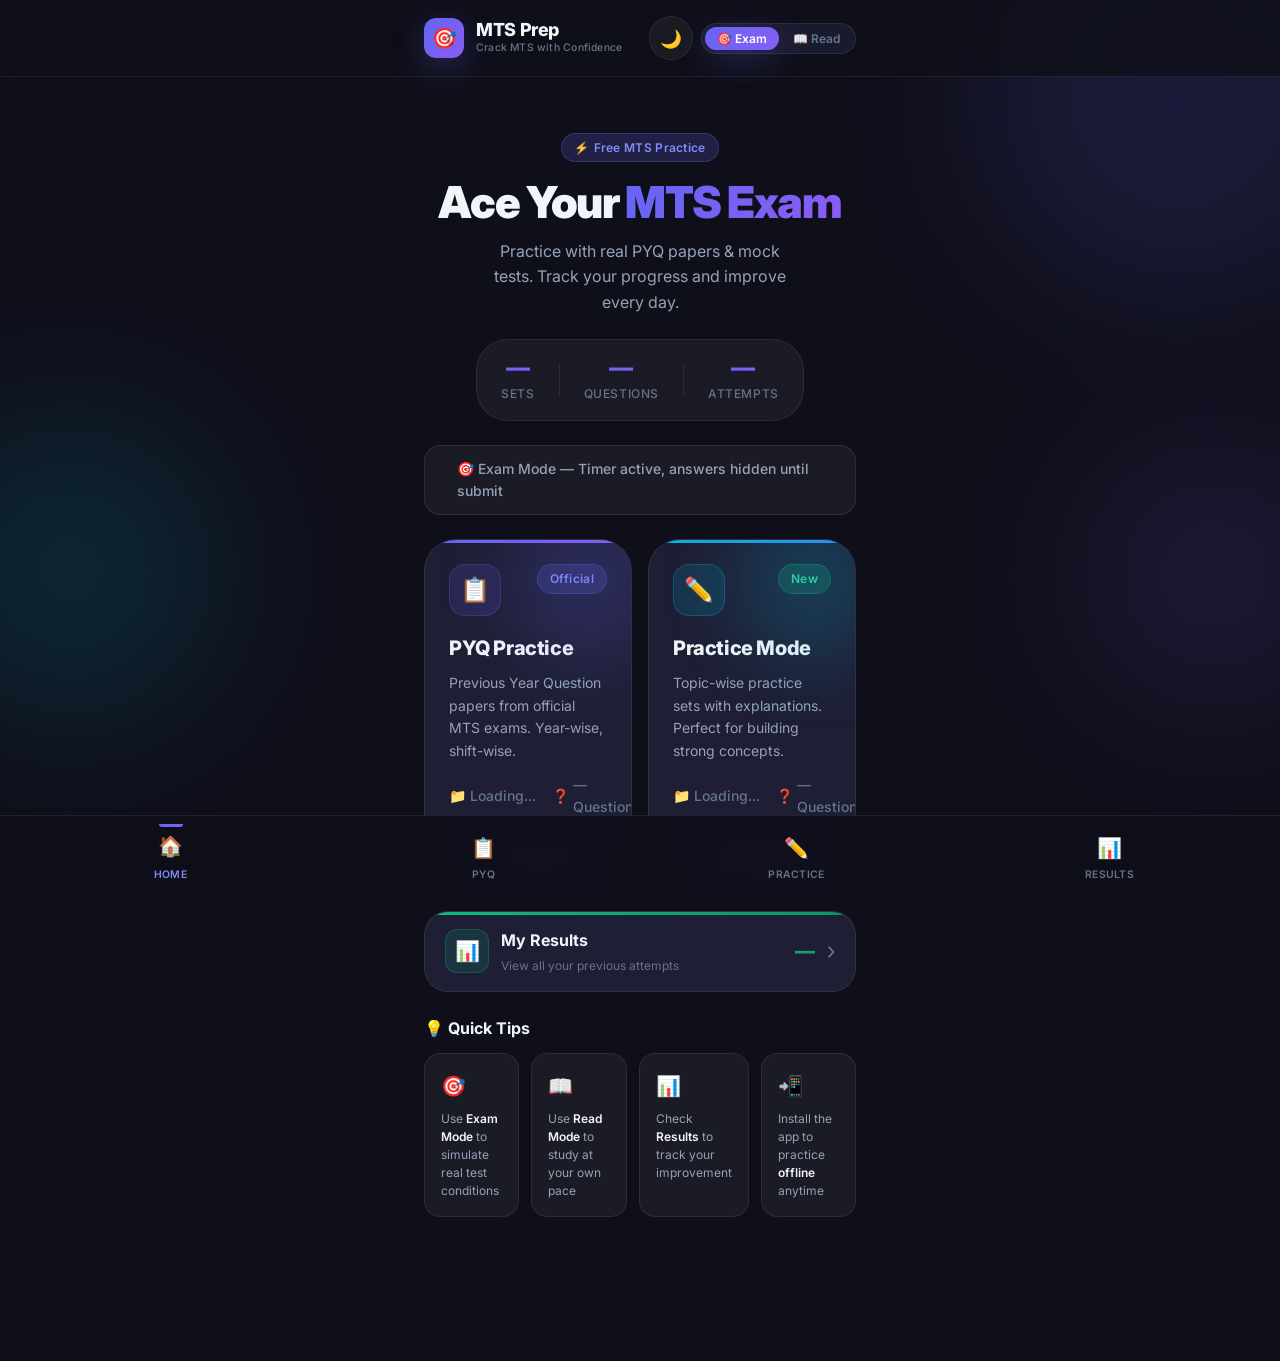
==== index.html @ 4000b149 "update" ====
<!DOCTYPE html>
<html lang="en" data-theme="dark">
<head>
  <meta charset="UTF-8" />
  <meta name="viewport" content="width=device-width, initial-scale=1.0, viewport-fit=cover" />
  <meta http-equiv="X-UA-Compatible" content="IE=edge" />

  <!-- ── SEO ── -->
  <title>MTS Prep — Practice MTS Exam Questions Online</title>
  <meta name="description" content="Practice MTS exam with previous year question papers and mock tests. Free online MTS question practice with instant results and detailed analysis." />
  <meta name="keywords" content="MTS practice, MTS question paper, MTS previous year questions, MTS exam preparation, SSC MTS practice" />
  <meta name="author" content="MTS Prep" />
  <meta name="robots" content="index, follow" />
  <link rel="canonical" href="https://yourusername.github.io/mts-practice/" />

  <!-- ── Open Graph ── -->
  <meta property="og:type"        content="website" />
  <meta property="og:title"       content="MTS Prep — Practice MTS Exam Questions" />
  <meta property="og:description" content="Practice MTS exam with PYQ papers and mock tests. Free, fast and offline ready." />
  <meta property="og:url"         content="https://yourusername.github.io/mts-practice/" />
  <meta property="og:image"       content="https://yourusername.github.io/mts-practice/icons/og-image.png" />
  <meta property="og:site_name"   content="MTS Prep" />

  <!-- ── Twitter Card ── -->
  <meta name="twitter:card"        content="summary_large_image" />
  <meta name="twitter:title"       content="MTS Prep — Practice MTS Exam Questions" />
  <meta name="twitter:description" content="Free MTS exam practice with PYQ and mock tests." />
  <meta name="twitter:image"       content="https://yourusername.github.io/mts-practice/icons/og-image.png" />

  <!-- ── PWA ── -->
  <link rel="manifest" href="manifest.json" />
  <meta name="theme-color" content="#6366f1" />
  <meta name="mobile-web-app-capable" content="yes" />
  <meta name="apple-mobile-web-app-capable" content="yes" />
  <meta name="apple-mobile-web-app-status-bar-style" content="black-translucent" />
  <meta name="apple-mobile-web-app-title" content="MTS Prep" />
  <link rel="apple-touch-icon" href="icons/icon-152x152.png" />

  <!-- ── Favicon ── -->
  <link rel="icon" type="image/png" sizes="32x32" href="icons/icon-72x72.png" />

  <!-- ── Preconnect ── -->
  <link rel="preconnect" href="https://fonts.googleapis.com" />
  <link rel="preconnect" href="https://fonts.gstatic.com" crossorigin />

  <!-- ── Styles ── -->
  <link rel="stylesheet" href="css/root.css" />
  <link rel="stylesheet" href="css/home.css" />

  <!-- ── Structured Data ── -->
  <script type="application/ld+json">
  {
    "@context": "https://schema.org",
    "@type": "EducationalApplication",
    "name": "MTS Prep",
    "description": "Practice MTS exam questions with previous year papers and mock tests",
    "applicationCategory": "EducationApplication",
    "operatingSystem": "Any",
    "offers": {
      "@type": "Offer",
      "price": "0",
      "priceCurrency": "INR"
    },
    "url": "https://yourusername.github.io/mts-practice/"
  }
  </script>
</head>

<body class="no-select">

  <!-- ── Background Orbs ── -->
  <div class="bg-orbs" aria-hidden="true">
    <div class="orb orb--1"></div>
    <div class="orb orb--2"></div>
    <div class="orb orb--3"></div>
  </div>

  <!-- ── Install Banner ── -->
  <div class="install-banner hidden" id="installBanner" role="banner">
    <div class="install-banner__icon">📲</div>
    <div class="install-banner__text">
      <span class="install-banner__title">Install MTS Prep</span>
      <span class="install-banner__sub">Use offline, anytime</span>
    </div>
    <button class="btn btn--sm btn--primary" id="installBtn">Install</button>
    <button class="install-banner__close" id="installClose" aria-label="Close">✕</button>
  </div>

  <!-- ── Header ── -->
  <header class="header" role="banner">
    <div class="container">
      <div class="header__inner">

        <!-- Logo -->
        <div class="header__logo">
          <div class="header__logo-icon" aria-hidden="true">🎯</div>
          <div class="header__logo-text">
            <span class="header__logo-name">MTS Prep</span>
            <span class="header__logo-tag">Crack MTS with Confidence</span>
          </div>
        </div>

        <!-- Header Actions -->
        <div class="header__actions">

          <!-- Theme Toggle -->
          <button
            class="btn btn--icon btn--ghost"
            id="themeToggle"
            aria-label="Toggle theme"
            title="Toggle theme">
            <span class="theme-icon" id="themeIcon">🌙</span>
          </button>

          <!-- Mode Toggle -->
          <div class="mode-toggle" id="modeToggle" title="Switch mode" role="group" aria-label="Quiz mode">
            <button
              class="mode-toggle__btn mode-toggle__btn--active"
              id="examModeBtn"
              data-mode="exam"
              aria-pressed="true">
              🎯 Exam
            </button>
            <button
              class="mode-toggle__btn"
              id="readModeBtn"
              data-mode="read"
              aria-pressed="false">
              📖 Read
            </button>
          </div>

        </div>
      </div>
    </div>
  </header>

  <!-- ── Main Content ── -->
  <main class="main" id="main" role="main">
    <div class="container page-enter">

      <!-- Hero Section -->
      <section class="hero" aria-labelledby="heroTitle">
        <div class="hero__content">
          <div class="hero__badge badge badge--primary">
            <span>⚡</span> Free MTS Practice
          </div>
          <h1 class="hero__title" id="heroTitle">
            Ace Your <span class="hero__title-highlight">MTS Exam</span>
          </h1>
          <p class="hero__subtitle">
            Practice with real PYQ papers & mock tests.
            Track your progress and improve every day.
          </p>
        </div>

        <!-- Stats Row -->
        <div class="hero__stats" role="list">
          <div class="hero__stat" role="listitem">
            <span class="hero__stat-value" id="totalSets">—</span>
            <span class="hero__stat-label">Sets</span>
          </div>
          <div class="hero__stat-divider" aria-hidden="true"></div>
          <div class="hero__stat" role="listitem">
            <span class="hero__stat-value" id="totalQuestions">—</span>
            <span class="hero__stat-label">Questions</span>
          </div>
          <div class="hero__stat-divider" aria-hidden="true"></div>
          <div class="hero__stat" role="listitem">
            <span class="hero__stat-value" id="totalAttempts">—</span>
            <span class="hero__stat-label">Attempts</span>
          </div>
        </div>
      </section>

      <!-- Mode Indicator -->
      <div class="mode-indicator" id="modeIndicator" role="status" aria-live="polite">
        <div class="mode-indicator__dot" id="modeDot"></div>
        <span class="mode-indicator__text" id="modeText">
          🎯 Exam Mode — Timer active, answers hidden until submit
        </span>
      </div>

      <!-- ── Option Cards ── -->
      <section class="cards-section" aria-label="Practice options">

        <!-- PYQ Card -->
        <a href="pages/pyq.html" class="option-card option-card--pyq" aria-label="Previous Year Questions Practice">
          <div class="option-card__glow" aria-hidden="true"></div>
          <div class="option-card__header">
            <div class="option-card__icon-wrap">
              <span class="option-card__icon" aria-hidden="true">📋</span>
            </div>
            <div class="option-card__badge badge badge--primary">Official</div>
          </div>
          <div class="option-card__body">
            <h2 class="option-card__title">PYQ Practice</h2>
            <p class="option-card__desc">
              Previous Year Question papers from official MTS exams. Year-wise, shift-wise.
            </p>
            <div class="option-card__meta" id="pyqMeta">
              <span class="option-card__meta-item">
                <span aria-hidden="true">📁</span>
                <span id="pyqSetCount">Loading...</span>
              </span>
              <span class="option-card__meta-item">
                <span aria-hidden="true">❓</span>
                <span id="pyqQCount">— Questions</span>
              </span>
            </div>
          </div>
          <div class="option-card__footer">
            <span class="option-card__cta">
              Start Practice
              <span class="option-card__arrow" aria-hidden="true">→</span>
            </span>
          </div>
        </a>

        <!-- Practice Card -->
        <a href="pages/practice.html" class="option-card option-card--practice" aria-label="Practice Mode">
          <div class="option-card__glow" aria-hidden="true"></div>
          <div class="option-card__header">
            <div class="option-card__icon-wrap">
              <span class="option-card__icon" aria-hidden="true">✏️</span>
            </div>
            <div class="option-card__badge badge badge--success">New</div>
          </div>
          <div class="option-card__body">
            <h2 class="option-card__title">Practice Mode</h2>
            <p class="option-card__desc">
              Topic-wise practice sets with explanations. Perfect for building strong concepts.
            </p>
            <div class="option-card__meta">
              <span class="option-card__meta-item">
                <span aria-hidden="true">📁</span>
                <span id="practiceSetCount">Loading...</span>
              </span>
              <span class="option-card__meta-item">
                <span aria-hidden="true">❓</span>
                <span id="practiceQCount">— Questions</span>
              </span>
            </div>
          </div>
          <div class="option-card__footer">
            <span class="option-card__cta">
              Start Practice
              <span class="option-card__arrow" aria-hidden="true">→</span>
            </span>
          </div>
        </a>

      </section>

      <!-- ── Results Button ── -->
      <section class="results-section" aria-label="Results">
        <a href="pages/results.html" class="results-card" aria-label="View all results">
          <div class="results-card__left">
            <div class="results-card__icon" aria-hidden="true">📊</div>
            <div class="results-card__info">
              <h3 class="results-card__title">My Results</h3>
              <p class="results-card__sub" id="resultsSubtext">View all your previous attempts</p>
            </div>
          </div>
          <div class="results-card__right">
            <span class="results-card__count" id="resultCount">—</span>
            <span class="results-card__arrow" aria-hidden="true">›</span>
          </div>
        </a>
      </section>

      <!-- ── Quick Tips ── -->
      <section class="tips-section" aria-label="Quick tips">
        <h3 class="tips-section__title">💡 Quick Tips</h3>
        <div class="tips-grid" role="list">
          <div class="tip-card" role="listitem">
            <span class="tip-card__icon" aria-hidden="true">🎯</span>
            <p class="tip-card__text">Use <strong>Exam Mode</strong> to simulate real test conditions</p>
          </div>
          <div class="tip-card" role="listitem">
            <span class="tip-card__icon" aria-hidden="true">📖</span>
            <p class="tip-card__text">Use <strong>Read Mode</strong> to study at your own pace</p>
          </div>
          <div class="tip-card" role="listitem">
            <span class="tip-card__icon" aria-hidden="true">📊</span>
            <p class="tip-card__text">Check <strong>Results</strong> to track your improvement</p>
          </div>
          <div class="tip-card" role="listitem">
            <span class="tip-card__icon" aria-hidden="true">📲</span>
            <p class="tip-card__text">Install the app to practice <strong>offline</strong> anytime</p>
          </div>
        </div>
      </section>

    </div>
  </main>

  <!-- ── Bottom Nav ── -->
  <nav class="bottom-nav" role="navigation" aria-label="Main navigation">
    <a href="index.html"          class="bottom-nav__item bottom-nav__item--active" aria-current="page">
      <span class="bottom-nav__icon" aria-hidden="true">🏠</span>
      <span class="bottom-nav__label">Home</span>
    </a>
    <a href="pages/pyq.html"      class="bottom-nav__item">
      <span class="bottom-nav__icon" aria-hidden="true">📋</span>
      <span class="bottom-nav__label">PYQ</span>
    </a>
    <a href="pages/practice.html" class="bottom-nav__item">
      <span class="bottom-nav__icon" aria-hidden="true">✏️</span>
      <span class="bottom-nav__label">Practice</span>
    </a>
    <a href="pages/results.html"  class="bottom-nav__item">
      <span class="bottom-nav__icon" aria-hidden="true">📊</span>
      <span class="bottom-nav__label">Results</span>
    </a>
  </nav>

  <!-- ── Toast ── -->
  <div class="toast" id="toast" role="alert" aria-live="assertive"></div>

  <!-- ── Scripts ── -->
  <script src="js/pwa.js"></script>
  <script src="js/storage.js"></script>
  <script src="js/manifest-loader.js"></script>
  <script src="js/mode-toggle.js"></script>
  <script src="js/app.js"></script>

</body>
</html>
---- css/root.css ----
/* ============================================
   ROOT.CSS — Variables, Reset, Base Styles
   ============================================ */

@import url('https://fonts.googleapis.com/css2?family=Inter:wght@300;400;500;600;700;800;900&display=swap');

/* ── CSS Custom Properties ── */
:root {
  /* Brand Colors */
  --primary:        #6366f1;
  --primary-light:  #818cf8;
  --primary-dark:   #4f46e5;
  --secondary:      #06b6d4;
  --accent:         #f59e0b;

  /* Status Colors */
  --success:        #10b981;
  --success-light:  #d1fae5;
  --danger:         #ef4444;
  --danger-light:   #fee2e2;
  --warning:        #f59e0b;
  --warning-light:  #fef3c7;
  --info:           #3b82f6;
  --info-light:     #dbeafe;

  /* Dark Theme (Default) */
  --bg-primary:     #0f0f1a;
  --bg-secondary:   #1a1a2e;
  --bg-tertiary:    #16213e;
  --bg-card:        #1e1e35;
  --bg-card-hover:  #252545;
  --bg-glass:       rgba(255, 255, 255, 0.05);
  --bg-glass-hover: rgba(255, 255, 255, 0.08);

  /* Text */
  --text-primary:   #f1f5f9;
  --text-secondary: #94a3b8;
  --text-muted:     #64748b;
  --text-inverse:   #0f0f1a;

  /* Borders */
  --border:         rgba(255, 255, 255, 0.08);
  --border-light:   rgba(255, 255, 255, 0.12);
  --border-focus:   var(--primary);

  /* Gradients */
  --grad-primary:   linear-gradient(135deg, #6366f1 0%, #8b5cf6 100%);
  --grad-secondary: linear-gradient(135deg, #06b6d4 0%, #3b82f6 100%);
  --grad-success:   linear-gradient(135deg, #10b981 0%, #059669 100%);
  --grad-danger:    linear-gradient(135deg, #ef4444 0%, #dc2626 100%);
  --grad-warning:   linear-gradient(135deg, #f59e0b 0%, #d97706 100%);
  --grad-bg:        linear-gradient(135deg, #0f0f1a 0%, #1a1a2e 50%, #16213e 100%);
  --grad-card:      linear-gradient(135deg, rgba(99,102,241,0.1) 0%, rgba(139,92,246,0.05) 100%);
  --grad-pyq:       linear-gradient(135deg, #6366f1 0%, #8b5cf6 100%);
  --grad-practice:  linear-gradient(135deg, #06b6d4 0%, #3b82f6 100%);
  --grad-results:   linear-gradient(135deg, #10b981 0%, #059669 100%);

  /* Shadows */
  --shadow-sm:      0 1px 3px rgba(0,0,0,0.3);
  --shadow-md:      0 4px 16px rgba(0,0,0,0.4);
  --shadow-lg:      0 8px 32px rgba(0,0,0,0.5);
  --shadow-xl:      0 16px 48px rgba(0,0,0,0.6);
  --shadow-primary: 0 8px 32px rgba(99,102,241,0.3);
  --shadow-success: 0 8px 32px rgba(16,185,129,0.3);
  --shadow-danger:  0 8px 32px rgba(239,68,68,0.3);
  --glow-primary:   0 0 20px rgba(99,102,241,0.4);
  --glow-secondary: 0 0 20px rgba(6,182,212,0.4);

  /* Spacing */
  --space-1:  0.25rem;
  --space-2:  0.5rem;
  --space-3:  0.75rem;
  --space-4:  1rem;
  --space-5:  1.25rem;
  --space-6:  1.5rem;
  --space-8:  2rem;
  --space-10: 2.5rem;
  --space-12: 3rem;
  --space-16: 4rem;

  /* Border Radius */
  --radius-sm:   0.375rem;
  --radius-md:   0.75rem;
  --radius-lg:   1rem;
  --radius-xl:   1.5rem;
  --radius-2xl:  2rem;
  --radius-full: 9999px;

  /* Typography */
  --font:         'Inter', -apple-system, BlinkMacSystemFont, sans-serif;
  --text-xs:      0.75rem;
  --text-sm:      0.875rem;
  --text-base:    1rem;
  --text-lg:      1.125rem;
  --text-xl:      1.25rem;
  --text-2xl:     1.5rem;
  --text-3xl:     1.875rem;
  --text-4xl:     2.25rem;

  /* Transitions */
  --trans-fast:   all 0.15s ease;
  --trans-base:   all 0.25s ease;
  --trans-slow:   all 0.4s ease;
  --trans-bounce: all 0.3s cubic-bezier(0.34, 1.56, 0.64, 1);

  /* Z-Index */
  --z-base:    1;
  --z-card:    10;
  --z-nav:     100;
  --z-modal:   200;
  --z-toast:   300;
  --z-top:     400;
}

/* ── Light Mode Overrides ── */
[data-theme="light"] {
  --bg-primary:     #f8fafc;
  --bg-secondary:   #f1f5f9;
  --bg-tertiary:    #e2e8f0;
  --bg-card:        #ffffff;
  --bg-card-hover:  #f8fafc;
  --bg-glass:       rgba(0,0,0,0.03);
  --bg-glass-hover: rgba(0,0,0,0.06);

  --text-primary:   #0f172a;
  --text-secondary: #475569;
  --text-muted:     #94a3b8;
  --text-inverse:   #ffffff;

  --border:         rgba(0,0,0,0.08);
  --border-light:   rgba(0,0,0,0.12);

  --shadow-sm:      0 1px 3px rgba(0,0,0,0.08);
  --shadow-md:      0 4px 16px rgba(0,0,0,0.1);
  --shadow-lg:      0 8px 32px rgba(0,0,0,0.12);
  --shadow-xl:      0 16px 48px rgba(0,0,0,0.15);
  --grad-bg:        linear-gradient(135deg, #f8fafc 0%, #f1f5f9 50%, #e2e8f0 100%);
}

/* ── Reset ── */
*, *::before, *::after {
  box-sizing: border-box;
  margin: 0;
  padding: 0;
}

html {
  font-size: 16px;
  scroll-behavior: smooth;
  -webkit-text-size-adjust: 100%;
}

body {
  font-family: var(--font);
  font-size: var(--text-base);
  color: var(--text-primary);
  background: var(--bg-primary);
  line-height: 1.6;
  min-height: 100vh;
  overflow-x: hidden;
  -webkit-font-smoothing: antialiased;
  -moz-osx-font-smoothing: grayscale;
}

/* ── Scrollbar ── */
::-webkit-scrollbar {
  width: 6px;
}
::-webkit-scrollbar-track {
  background: var(--bg-secondary);
}
::-webkit-scrollbar-thumb {
  background: var(--primary);
  border-radius: var(--radius-full);
}

/* ── Selection ── */
::selection {
  background: rgba(99, 102, 241, 0.3);
  color: var(--text-primary);
}

/* ── Focus Visible ── */
:focus-visible {
  outline: 2px solid var(--primary);
  outline-offset: 3px;
  border-radius: var(--radius-sm);
}

/* ── Links ── */
a {
  color: var(--primary-light);
  text-decoration: none;
  transition: var(--trans-fast);
}
a:hover {
  color: var(--primary);
}

/* ── Images ── */
img {
  max-width: 100%;
  display: block;
}

/* ── Utility Classes ── */

/* Layout */
.container {
  width: 100%;
  max-width: 480px;
  margin: 0 auto;
  padding: 0 var(--space-4);
}

.container--wide {
  max-width: 768px;
}

.flex         { display: flex; }
.flex-col     { flex-direction: column; }
.items-center { align-items: center; }
.justify-center  { justify-content: center; }
.justify-between { justify-content: space-between; }
.gap-2  { gap: var(--space-2); }
.gap-3  { gap: var(--space-3); }
.gap-4  { gap: var(--space-4); }
.gap-6  { gap: var(--space-6); }

.grid      { display: grid; }
.grid-2    { grid-template-columns: 1fr 1fr; }

/* Text */
.text-center    { text-align: center; }
.text-sm        { font-size: var(--text-sm); }
.text-xs        { font-size: var(--text-xs); }
.text-lg        { font-size: var(--text-lg); }
.text-xl        { font-size: var(--text-xl); }
.font-medium    { font-weight: 500; }
.font-semibold  { font-weight: 600; }
.font-bold      { font-weight: 700; }
.text-muted     { color: var(--text-muted); }
.text-secondary { color: var(--text-secondary); }
.text-primary-color { color: var(--primary); }
.text-success   { color: var(--success); }
.text-danger    { color: var(--danger); }

/* Spacing */
.mt-2 { margin-top: var(--space-2); }
.mt-4 { margin-top: var(--space-4); }
.mt-6 { margin-top: var(--space-6); }
.mb-4 { margin-bottom: var(--space-4); }
.mb-6 { margin-bottom: var(--space-6); }

/* Display */
.hidden   { display: none !important; }
.visible  { display: block !important; }

/* ── Glass Card ── */
.glass {
  background: var(--bg-glass);
  backdrop-filter: blur(12px);
  -webkit-backdrop-filter: blur(12px);
  border: 1px solid var(--border);
  border-radius: var(--radius-xl);
}

/* ── Badge ── */
.badge {
  display: inline-flex;
  align-items: center;
  gap: var(--space-1);
  padding: var(--space-1) var(--space-3);
  border-radius: var(--radius-full);
  font-size: var(--text-xs);
  font-weight: 600;
  letter-spacing: 0.025em;
}

.badge--primary {
  background: rgba(99,102,241,0.2);
  color: var(--primary-light);
  border: 1px solid rgba(99,102,241,0.3);
}

.badge--success {
  background: rgba(16,185,129,0.2);
  color: #34d399;
  border: 1px solid rgba(16,185,129,0.3);
}

.badge--warning {
  background: rgba(245,158,11,0.2);
  color: #fbbf24;
  border: 1px solid rgba(245,158,11,0.3);
}

.badge--danger {
  background: rgba(239,68,68,0.2);
  color: #f87171;
  border: 1px solid rgba(239,68,68,0.3);
}

.badge--easy   { background: rgba(16,185,129,0.15); color: #34d399; border: 1px solid rgba(16,185,129,0.25); }
.badge--medium { background: rgba(245,158,11,0.15); color: #fbbf24; border: 1px solid rgba(245,158,11,0.25); }
.badge--hard   { background: rgba(239,68,68,0.15);  color: #f87171; border: 1px solid rgba(239,68,68,0.25); }

/* ── Buttons ── */
.btn {
  display: inline-flex;
  align-items: center;
  justify-content: center;
  gap: var(--space-2);
  padding: var(--space-3) var(--space-6);
  border: none;
  border-radius: var(--radius-lg);
  font-family: var(--font);
  font-size: var(--text-base);
  font-weight: 600;
  cursor: pointer;
  transition: var(--trans-bounce);
  text-decoration: none;
  white-space: nowrap;
  position: relative;
  overflow: hidden;
  -webkit-tap-highlight-color: transparent;
}

.btn::before {
  content: '';
  position: absolute;
  inset: 0;
  background: rgba(255,255,255,0.1);
  opacity: 0;
  transition: var(--trans-fast);
}

.btn:hover::before { opacity: 1; }
.btn:active { transform: scale(0.97); }

.btn--primary {
  background: var(--grad-primary);
  color: #fff;
  box-shadow: var(--shadow-primary);
}

.btn--secondary {
  background: var(--grad-secondary);
  color: #fff;
  box-shadow: var(--glow-secondary);
}

.btn--ghost {
  background: var(--bg-glass);
  color: var(--text-primary);
  border: 1px solid var(--border);
  backdrop-filter: blur(8px);
}

.btn--ghost:hover {
  border-color: var(--primary);
  color: var(--primary-light);
}

.btn--danger {
  background: var(--grad-danger);
  color: #fff;
  box-shadow: var(--shadow-danger);
}

.btn--sm {
  padding: var(--space-2) var(--space-4);
  font-size: var(--text-sm);
  border-radius: var(--radius-md);
}

.btn--full { width: 100%; }
.btn--icon {
  width: 44px;
  height: 44px;
  padding: 0;
  border-radius: var(--radius-full);
}

/* ── Progress Bar ── */
.progress-bar {
  width: 100%;
  height: 6px;
  background: var(--bg-tertiary);
  border-radius: var(--radius-full);
  overflow: hidden;
}

.progress-bar__fill {
  height: 100%;
  background: var(--grad-primary);
  border-radius: var(--radius-full);
  transition: width 0.4s ease;
  position: relative;
}

.progress-bar__fill::after {
  content: '';
  position: absolute;
  top: 0; right: 0; bottom: 0;
  width: 20px;
  background: rgba(255,255,255,0.3);
  filter: blur(4px);
}

/* ── Toast Notification ── */
.toast {
  position: fixed;
  bottom: 100px;
  left: 50%;
  transform: translateX(-50%) translateY(20px);
  background: var(--bg-card);
  color: var(--text-primary);
  padding: var(--space-3) var(--space-6);
  border-radius: var(--radius-full);
  border: 1px solid var(--border-light);
  font-size: var(--text-sm);
  font-weight: 500;
  box-shadow: var(--shadow-xl);
  z-index: var(--z-toast);
  opacity: 0;
  transition: var(--trans-base);
  pointer-events: none;
  white-space: nowrap;
}

.toast.show {
  opacity: 1;
  transform: translateX(-50%) translateY(0);
}

/* ── Page Transition ── */
.page-enter {
  animation: pageIn 0.3s ease forwards;
}

@keyframes pageIn {
  from {
    opacity: 0;
    transform: translateY(16px);
  }
  to {
    opacity: 1;
    transform: translateY(0);
  }
}

/* ── Shimmer Loading ── */
.shimmer {
  background: linear-gradient(
    90deg,
    var(--bg-card) 25%,
    var(--bg-card-hover) 50%,
    var(--bg-card) 75%
  );
  background-size: 200% 100%;
  animation: shimmer 1.5s infinite;
  border-radius: var(--radius-md);
}

@keyframes shimmer {
  0%   { background-position: 200% 0; }
  100% { background-position: -200% 0; }
}

/* ── No Select ── */
.no-select {
  -webkit-user-select: none;
  user-select: none;
}

/* ── Responsive ── */
@media (min-width: 640px) {
  .container {
    padding: 0 var(--space-6);
  }
}

@media (prefers-reduced-motion: reduce) {
  *, *::before, *::after {
    animation-duration: 0.01ms !important;
    transition-duration: 0.01ms !important;
  }
}
---- css/home.css ----
/* ============================================
   HOME.CSS — Home Page Styles
   ============================================ */

/* ── Background Orbs ── */
.bg-orbs {
  position: fixed;
  inset: 0;
  pointer-events: none;
  z-index: 0;
  overflow: hidden;
}

.orb {
  position: absolute;
  border-radius: 50%;
  filter: blur(80px);
  opacity: 0.15;
  animation: orbFloat 8s ease-in-out infinite;
}

.orb--1 {
  width: 400px;
  height: 400px;
  background: var(--primary);
  top: -100px;
  right: -100px;
  animation-delay: 0s;
}

.orb--2 {
  width: 300px;
  height: 300px;
  background: var(--secondary);
  bottom: 20%;
  left: -80px;
  animation-delay: -3s;
}

.orb--3 {
  width: 250px;
  height: 250px;
  background: #8b5cf6;
  top: 50%;
  right: -60px;
  animation-delay: -5s;
}

@keyframes orbFloat {
  0%, 100% { transform: translateY(0px) scale(1); }
  50%       { transform: translateY(-30px) scale(1.05); }
}

[data-theme="light"] .orb {
  opacity: 0.06;
}

/* ── Install Banner ── */
.install-banner {
  position: fixed;
  top: 0;
  left: 0;
  right: 0;
  z-index: var(--z-top);
  display: flex;
  align-items: center;
  gap: var(--space-3);
  padding: var(--space-3) var(--space-4);
  background: var(--bg-card);
  border-bottom: 1px solid var(--border);
  backdrop-filter: blur(16px);
  animation: slideDown 0.3s ease;
}

@keyframes slideDown {
  from { transform: translateY(-100%); }
  to   { transform: translateY(0); }
}

.install-banner__icon {
  font-size: 1.5rem;
  flex-shrink: 0;
}

.install-banner__text {
  display: flex;
  flex-direction: column;
  flex: 1;
  min-width: 0;
}

.install-banner__title {
  font-size: var(--text-sm);
  font-weight: 600;
  color: var(--text-primary);
}

.install-banner__sub {
  font-size: var(--text-xs);
  color: var(--text-muted);
}

.install-banner__close {
  background: none;
  border: none;
  color: var(--text-muted);
  cursor: pointer;
  font-size: 1rem;
  padding: var(--space-1);
  border-radius: var(--radius-sm);
  transition: var(--trans-fast);
  flex-shrink: 0;
}

.install-banner__close:hover {
  color: var(--text-primary);
  background: var(--bg-glass);
}

/* ── Header ── */
.header {
  position: sticky;
  top: 0;
  z-index: var(--z-nav);
  padding: var(--space-4) 0;
  background: rgba(15, 15, 26, 0.8);
  backdrop-filter: blur(20px);
  -webkit-backdrop-filter: blur(20px);
  border-bottom: 1px solid var(--border);
  transition: var(--trans-base);
}

[data-theme="light"] .header {
  background: rgba(248, 250, 252, 0.85);
}

.header__inner {
  display: flex;
  align-items: center;
  justify-content: space-between;
  gap: var(--space-3);
}

/* Logo */
.header__logo {
  display: flex;
  align-items: center;
  gap: var(--space-3);
  text-decoration: none;
}

.header__logo-icon {
  width: 40px;
  height: 40px;
  background: var(--grad-primary);
  border-radius: var(--radius-md);
  display: flex;
  align-items: center;
  justify-content: center;
  font-size: 1.25rem;
  box-shadow: var(--shadow-primary);
  flex-shrink: 0;
}

.header__logo-text {
  display: flex;
  flex-direction: column;
}

.header__logo-name {
  font-size: var(--text-lg);
  font-weight: 800;
  color: var(--text-primary);
  line-height: 1.1;
  letter-spacing: -0.02em;
}

.header__logo-tag {
  font-size: 0.65rem;
  color: var(--text-muted);
  font-weight: 500;
  letter-spacing: 0.02em;
}

/* Header Actions */
.header__actions {
  display: flex;
  align-items: center;
  gap: var(--space-2);
}

/* Mode Toggle */
.mode-toggle {
  display: flex;
  align-items: center;
  background: var(--bg-secondary);
  border: 1px solid var(--border);
  border-radius: var(--radius-full);
  padding: 3px;
  gap: 2px;
}

.mode-toggle__btn {
  display: flex;
  align-items: center;
  gap: var(--space-1);
  padding: var(--space-1) var(--space-3);
  border: none;
  border-radius: var(--radius-full);
  font-family: var(--font);
  font-size: var(--text-xs);
  font-weight: 600;
  cursor: pointer;
  transition: var(--trans-bounce);
  color: var(--text-muted);
  background: transparent;
  white-space: nowrap;
  -webkit-tap-highlight-color: transparent;
}

.mode-toggle__btn--active {
  background: var(--grad-primary);
  color: #fff;
  box-shadow: var(--shadow-primary);
}

.mode-toggle__btn:not(.mode-toggle__btn--active):hover {
  color: var(--text-primary);
  background: var(--bg-glass);
}

/* ── Main ── */
.main {
  position: relative;
  z-index: var(--z-base);
  padding: var(--space-6) 0 120px;
}

/* ── Hero ── */
.hero {
  text-align: center;
  padding: var(--space-8) 0 var(--space-6);
}

.hero__content {
  margin-bottom: var(--space-6);
}

.hero__badge {
  display: inline-flex;
  margin-bottom: var(--space-4);
  font-size: var(--text-xs);
}

.hero__title {
  font-size: clamp(1.75rem, 6vw, 2.5rem);
  font-weight: 900;
  line-height: 1.1;
  letter-spacing: -0.03em;
  color: var(--text-primary);
  margin-bottom: var(--space-3);
}

.hero__title-highlight {
  background: var(--grad-primary);
  -webkit-background-clip: text;
  -webkit-text-fill-color: transparent;
  background-clip: text;
}

.hero__subtitle {
  font-size: var(--text-base);
  color: var(--text-secondary);
  max-width: 320px;
  margin: 0 auto;
  line-height: 1.6;
}

/* Stats */
.hero__stats {
  display: flex;
  align-items: center;
  justify-content: center;
  gap: var(--space-6);
  padding: var(--space-4) var(--space-6);
  background: var(--bg-glass);
  backdrop-filter: blur(12px);
  border: 1px solid var(--border);
  border-radius: var(--radius-2xl);
  width: fit-content;
  margin: 0 auto;
}

.hero__stat {
  display: flex;
  flex-direction: column;
  align-items: center;
  gap: var(--space-1);
}

.hero__stat-value {
  font-size: var(--text-2xl);
  font-weight: 800;
  color: var(--text-primary);
  line-height: 1;
  background: var(--grad-primary);
  -webkit-background-clip: text;
  -webkit-text-fill-color: transparent;
  background-clip: text;
}

.hero__stat-label {
  font-size: var(--text-xs);
  color: var(--text-muted);
  font-weight: 500;
  text-transform: uppercase;
  letter-spacing: 0.05em;
}

.hero__stat-divider {
  width: 1px;
  height: 32px;
  background: var(--border);
}

/* ── Mode Indicator ── */
.mode-indicator {
  display: flex;
  align-items: center;
  gap: var(--space-2);
  padding: var(--space-3) var(--space-4);
  background: var(--bg-glass);
  border: 1px solid var(--border);
  border-radius: var(--radius-lg);
  margin-bottom: var(--space-6);
  transition: var(--trans-base);
}

.mode-indicator__dot {
  width: 8px;
  height: 8px;
  border-radius: 50%;
  flex-shrink: 0;
  animation: pulse 2s infinite;
}

.mode-indicator--exam .mode-indicator__dot {
  background: var(--primary);
  box-shadow: 0 0 8px var(--primary);
}

.mode-indicator--read .mode-indicator__dot {
  background: var(--success);
  box-shadow: 0 0 8px var(--success);
}

.mode-indicator__text {
  font-size: var(--text-sm);
  color: var(--text-secondary);
  font-weight: 500;
}

@keyframes pulse {
  0%, 100% { opacity: 1; transform: scale(1); }
  50%       { opacity: 0.6; transform: scale(0.85); }
}

/* ── Option Cards ── */
.cards-section {
  display: flex;
  flex-direction: column;
  gap: var(--space-4);
  margin-bottom: var(--space-4);
}

.option-card {
  position: relative;
  display: flex;
  flex-direction: column;
  gap: var(--space-4);
  padding: var(--space-6);
  background: var(--bg-card);
  border: 1px solid var(--border);
  border-radius: var(--radius-2xl);
  text-decoration: none;
  color: var(--text-primary);
  overflow: hidden;
  transition: var(--trans-bounce);
  cursor: pointer;
}

.option-card:hover {
  transform: translateY(-4px);
  border-color: var(--border-light);
  box-shadow: var(--shadow-xl);
}

.option-card:active {
  transform: translateY(-1px) scale(0.99);
}

/* Card Glow */
.option-card__glow {
  position: absolute;
  top: -40px;
  right: -40px;
  width: 160px;
  height: 160px;
  border-radius: 50%;
  filter: blur(40px);
  opacity: 0.2;
  transition: var(--trans-slow);
  pointer-events: none;
}

.option-card--pyq .option-card__glow {
  background: var(--primary);
}

.option-card--practice .option-card__glow {
  background: var(--secondary);
}

.option-card:hover .option-card__glow {
  opacity: 0.35;
  transform: scale(1.2);
}

/* Card Top Bar */
.option-card::before {
  content: '';
  position: absolute;
  top: 0; left: 0; right: 0;
  height: 3px;
  border-radius: var(--radius-2xl) var(--radius-2xl) 0 0;
}

.option-card--pyq::before {
  background: var(--grad-pyq);
}

.option-card--practice::before {
  background: var(--grad-practice);
}

/* Card Header */
.option-card__header {
  display: flex;
  align-items: flex-start;
  justify-content: space-between;
}

.option-card__icon-wrap {
  width: 52px;
  height: 52px;
  border-radius: var(--radius-lg);
  display: flex;
  align-items: center;
  justify-content: center;
  font-size: 1.5rem;
  flex-shrink: 0;
}

.option-card--pyq .option-card__icon-wrap {
  background: rgba(99, 102, 241, 0.15);
  border: 1px solid rgba(99, 102, 241, 0.25);
}

.option-card--practice .option-card__icon-wrap {
  background: rgba(6, 182, 212, 0.15);
  border: 1px solid rgba(6, 182, 212, 0.25);
}

/* Card Body */
.option-card__title {
  font-size: var(--text-xl);
  font-weight: 800;
  color: var(--text-primary);
  letter-spacing: -0.02em;
  margin-bottom: var(--space-2);
}

.option-card__desc {
  font-size: var(--text-sm);
  color: var(--text-secondary);
  line-height: 1.6;
  margin-bottom: var(--space-3);
}

.option-card__meta {
  display: flex;
  align-items: center;
  gap: var(--space-4);
}

.option-card__meta-item {
  display: flex;
  align-items: center;
  gap: var(--space-1);
  font-size: var(--text-sm);
  color: var(--text-muted);
  font-weight: 500;
}

/* Card Footer */
.option-card__footer {
  display: flex;
  align-items: center;
  justify-content: flex-end;
  padding-top: var(--space-3);
  border-top: 1px solid var(--border);
}

.option-card__cta {
  display: flex;
  align-items: center;
  gap: var(--space-2);
  font-size: var(--text-sm);
  font-weight: 700;
  letter-spacing: 0.01em;
}

.option-card--pyq .option-card__cta {
  color: var(--primary-light);
}

.option-card--practice .option-card__cta {
  color: var(--secondary);
}

.option-card__arrow {
  display: inline-block;
  transition: var(--trans-bounce);
}

.option-card:hover .option-card__arrow {
  transform: translateX(5px);
}

/* ── Results Card ── */
.results-section {
  margin-bottom: var(--space-6);
}

.results-card {
  display: flex;
  align-items: center;
  justify-content: space-between;
  padding: var(--space-4) var(--space-5);
  background: var(--bg-card);
  border: 1px solid var(--border);
  border-radius: var(--radius-xl);
  text-decoration: none;
  color: var(--text-primary);
  transition: var(--trans-bounce);
  position: relative;
  overflow: hidden;
}

.results-card::before {
  content: '';
  position: absolute;
  top: 0; left: 0; right: 0;
  height: 3px;
  background: var(--grad-results);
  border-radius: var(--radius-xl) var(--radius-xl) 0 0;
}

.results-card:hover {
  transform: translateY(-2px);
  border-color: rgba(16,185,129,0.3);
  box-shadow: var(--shadow-success);
}

.results-card:active {
  transform: scale(0.99);
}

.results-card__left {
  display: flex;
  align-items: center;
  gap: var(--space-3);
}

.results-card__icon {
  width: 44px;
  height: 44px;
  background: rgba(16,185,129,0.15);
  border: 1px solid rgba(16,185,129,0.25);
  border-radius: var(--radius-md);
  display: flex;
  align-items: center;
  justify-content: center;
  font-size: 1.25rem;
  flex-shrink: 0;
}

.results-card__title {
  font-size: var(--text-base);
  font-weight: 700;
  color: var(--text-primary);
  margin-bottom: 2px;
}

.results-card__sub {
  font-size: var(--text-xs);
  color: var(--text-muted);
}

.results-card__right {
  display: flex;
  align-items: center;
  gap: var(--space-3);
}

.results-card__count {
  background: var(--grad-results);
  -webkit-background-clip: text;
  -webkit-text-fill-color: transparent;
  background-clip: text;
  font-size: var(--text-xl);
  font-weight: 800;
}

.results-card__arrow {
  font-size: 1.5rem;
  color: var(--text-muted);
  transition: var(--trans-bounce);
}

.results-card:hover .results-card__arrow {
  transform: translateX(4px);
  color: var(--success);
}

/* ── Tips Section ── */
.tips-section {
  margin-bottom: var(--space-6);
}

.tips-section__title {
  font-size: var(--text-base);
  font-weight: 700;
  color: var(--text-primary);
  margin-bottom: var(--space-3);
}

.tips-grid {
  display: grid;
  grid-template-columns: 1fr 1fr;
  gap: var(--space-3);
}

.tip-card {
  display: flex;
  flex-direction: column;
  gap: var(--space-2);
  padding: var(--space-4);
  background: var(--bg-glass);
  border: 1px solid var(--border);
  border-radius: var(--radius-lg);
  transition: var(--trans-base);
}

.tip-card:hover {
  background: var(--bg-glass-hover);
  border-color: var(--border-light);
}

.tip-card__icon {
  font-size: 1.25rem;
}

.tip-card__text {
  font-size: var(--text-xs);
  color: var(--text-secondary);
  line-height: 1.5;
}

.tip-card__text strong {
  color: var(--text-primary);
  font-weight: 600;
}

/* ── Bottom Nav ── */
.bottom-nav {
  position: fixed;
  bottom: 0;
  left: 0;
  right: 0;
  z-index: var(--z-nav);
  display: flex;
  align-items: center;
  padding: var(--space-2) var(--space-4);
  padding-bottom: calc(var(--space-2) + env(safe-area-inset-bottom));
  background: rgba(15, 15, 26, 0.92);
  backdrop-filter: blur(20px);
  -webkit-backdrop-filter: blur(20px);
  border-top: 1px solid var(--border);
  gap: var(--space-1);
}

[data-theme="light"] .bottom-nav {
  background: rgba(248, 250, 252, 0.92);
}

.bottom-nav__item {
  display: flex;
  flex-direction: column;
  align-items: center;
  gap: 3px;
  flex: 1;
  padding: var(--space-2) var(--space-1);
  border-radius: var(--radius-lg);
  text-decoration: none;
  color: var(--text-muted);
  transition: var(--trans-bounce);
  position: relative;
  -webkit-tap-highlight-color: transparent;
}

.bottom-nav__item:hover {
  color: var(--text-secondary);
  background: var(--bg-glass);
}

.bottom-nav__item--active {
  color: var(--primary-light);
}

.bottom-nav__item--active::before {
  content: '';
  position: absolute;
  top: 0;
  left: 50%;
  transform: translateX(-50%);
  width: 24px;
  height: 3px;
  background: var(--grad-primary);
  border-radius: 0 0 var(--radius-full) var(--radius-full);
}

.bottom-nav__icon {
  font-size: 1.25rem;
  display: block;
  transition: var(--trans-bounce);
}

.bottom-nav__item--active .bottom-nav__icon {
  transform: translateY(-2px);
}

.bottom-nav__label {
  font-size: 0.65rem;
  font-weight: 600;
  letter-spacing: 0.03em;
  text-transform: uppercase;
}

/* ── Theme Icon ── */
.theme-icon {
  font-size: 1.1rem;
  transition: var(--trans-bounce);
}

/* ── Responsive ── */
@media (min-width: 640px) {
  .cards-section {
    flex-direction: row;
  }

  .option-card {
    flex: 1;
  }

  .tips-grid {
    grid-template-columns: repeat(4, 1fr);
  }

  .hero__title {
    font-size: 2.75rem;
  }
}

@media (max-width: 360px) {
  .mode-toggle__btn {
    padding: var(--space-1) var(--space-2);
    font-size: 0.65rem;
  }

  .header__logo-tag {
    display: none;
  }
}
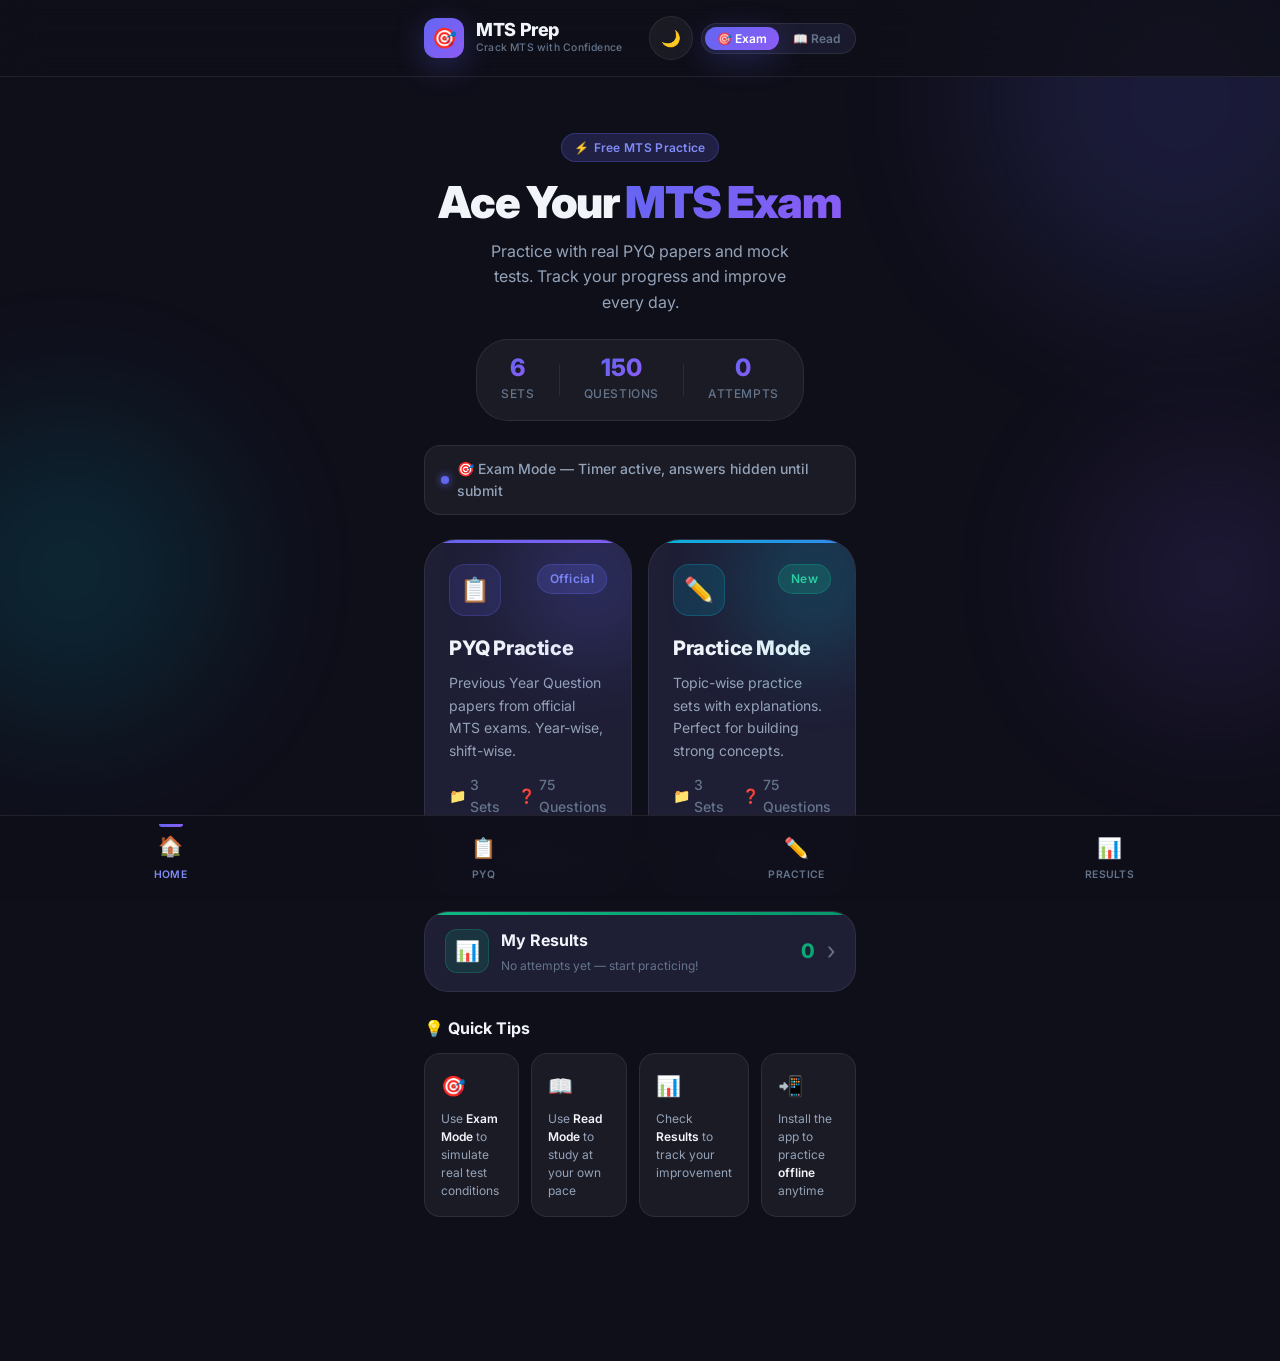
==== commit d3612832: "update" ====
--- a/index.html
+++ b/index.html
@@ -2,42 +2,64 @@
 <html lang="en" data-theme="dark">
 <head>
   <meta charset="UTF-8" />
-  <meta name="viewport" content="width=device-width, initial-scale=1.0, viewport-fit=cover" />
+  <meta name="viewport"
+    content="width=device-width, initial-scale=1.0, viewport-fit=cover" />
   <meta http-equiv="X-UA-Compatible" content="IE=edge" />
 
   <!-- ── SEO ── -->
   <title>MTS Prep — Practice MTS Exam Questions Online</title>
-  <meta name="description" content="Practice MTS exam with previous year question papers and mock tests. Free online MTS question practice with instant results and detailed analysis." />
-  <meta name="keywords" content="MTS practice, MTS question paper, MTS previous year questions, MTS exam preparation, SSC MTS practice" />
-  <meta name="author" content="MTS Prep" />
-  <meta name="robots" content="index, follow" />
-  <link rel="canonical" href="https://yourusername.github.io/mts-practice/" />
+  <meta name="description"
+    content="Practice MTS exam with previous year question papers and mock tests.
+    Free online MTS question practice with instant results and detailed analysis." />
+  <meta name="keywords"
+    content="MTS practice, MTS question paper, MTS previous year questions,
+    MTS exam preparation, SSC MTS practice" />
+  <meta name="author"  content="MTS Prep" />
+  <meta name="robots"  content="index, follow" />
+  <link rel="canonical"
+    href="https://pabitra27706-oss.github.io/Mts-practice/" />
 
   <!-- ── Open Graph ── -->
-  <meta property="og:type"        content="website" />
-  <meta property="og:title"       content="MTS Prep — Practice MTS Exam Questions" />
-  <meta property="og:description" content="Practice MTS exam with PYQ papers and mock tests. Free, fast and offline ready." />
-  <meta property="og:url"         content="https://yourusername.github.io/mts-practice/" />
-  <meta property="og:image"       content="https://yourusername.github.io/mts-practice/icons/og-image.png" />
-  <meta property="og:site_name"   content="MTS Prep" />
+  <meta property="og:type"
+    content="website" />
+  <meta property="og:title"
+    content="MTS Prep — Practice MTS Exam Questions" />
+  <meta property="og:description"
+    content="Practice MTS exam with PYQ papers and mock tests.
+    Free, fast and offline ready." />
+  <meta property="og:url"
+    content="https://pabitra27706-oss.github.io/Mts-practice/" />
+  <meta property="og:image"
+    content="https://pabitra27706-oss.github.io/Mts-practice/icons/og-image.png" />
+  <meta property="og:site_name" content="MTS Prep" />
 
   <!-- ── Twitter Card ── -->
-  <meta name="twitter:card"        content="summary_large_image" />
-  <meta name="twitter:title"       content="MTS Prep — Practice MTS Exam Questions" />
-  <meta name="twitter:description" content="Free MTS exam practice with PYQ and mock tests." />
-  <meta name="twitter:image"       content="https://yourusername.github.io/mts-practice/icons/og-image.png" />
+  <meta name="twitter:card"
+    content="summary_large_image" />
+  <meta name="twitter:title"
+    content="MTS Prep — Practice MTS Exam Questions" />
+  <meta name="twitter:description"
+    content="Free MTS exam practice with PYQ and mock tests." />
+  <meta name="twitter:image"
+    content="https://pabitra27706-oss.github.io/Mts-practice/icons/og-image.png" />
 
   <!-- ── PWA ── -->
   <link rel="manifest" href="manifest.json" />
   <meta name="theme-color" content="#6366f1" />
-  <meta name="mobile-web-app-capable" content="yes" />
-  <meta name="apple-mobile-web-app-capable" content="yes" />
+  <meta name="mobile-web-app-capable"                content="yes" />
+  <meta name="apple-mobile-web-app-capable"          content="yes" />
   <meta name="apple-mobile-web-app-status-bar-style" content="black-translucent" />
-  <meta name="apple-mobile-web-app-title" content="MTS Prep" />
-  <link rel="apple-touch-icon" href="icons/icon-152x152.png" />
-
-  <!-- ── Favicon ── -->
-  <link rel="icon" type="image/png" sizes="32x32" href="icons/icon-72x72.png" />
+  <meta name="apple-mobile-web-app-title"            content="MTS Prep" />
+
+  <!-- ── Favicon & Icons ── -->
+  <link rel="icon" type="image/png"
+    sizes="48x48"  href="icons/icon-48x48.png" />
+  <link rel="icon" type="image/png"
+    sizes="96x96"  href="icons/icon-96x96.png" />
+  <link rel="apple-touch-icon"
+    sizes="152x152" href="icons/icon-152x152.png" />
+  <link rel="apple-touch-icon"
+    sizes="192x192" href="icons/icon-192x192.png" />
 
   <!-- ── Preconnect ── -->
   <link rel="preconnect" href="https://fonts.googleapis.com" />
@@ -61,7 +83,7 @@
       "price": "0",
       "priceCurrency": "INR"
     },
-    "url": "https://yourusername.github.io/mts-practice/"
+    "url": "https://pabitra27706-oss.github.io/Mts-practice/"
   }
   </script>
 </head>
@@ -82,8 +104,11 @@
       <span class="install-banner__title">Install MTS Prep</span>
       <span class="install-banner__sub">Use offline, anytime</span>
     </div>
-    <button class="btn btn--sm btn--primary" id="installBtn">Install</button>
-    <button class="install-banner__close" id="installClose" aria-label="Close">✕</button>
+    <button class="btn btn--sm btn--primary" id="installBtn">
+      Install
+    </button>
+    <button class="install-banner__close"
+      id="installClose" aria-label="Close">✕</button>
   </div>
 
   <!-- ── Header ── -->
@@ -109,22 +134,23 @@
             id="themeToggle"
             aria-label="Toggle theme"
             title="Toggle theme">
-            <span class="theme-icon" id="themeIcon">🌙</span>
+            <span id="themeIcon">🌙</span>
           </button>
 
           <!-- Mode Toggle -->
-          <div class="mode-toggle" id="modeToggle" title="Switch mode" role="group" aria-label="Quiz mode">
+          <div class="mode-toggle"
+            id="modeToggle"
+            role="group"
+            aria-label="Quiz mode">
             <button
               class="mode-toggle__btn mode-toggle__btn--active"
               id="examModeBtn"
-              data-mode="exam"
               aria-pressed="true">
               🎯 Exam
             </button>
             <button
               class="mode-toggle__btn"
               id="readModeBtn"
-              data-mode="read"
               aria-pressed="false">
               📖 Read
             </button>
@@ -135,77 +161,86 @@
     </div>
   </header>
 
-  <!-- ── Main Content ── -->
+  <!-- ── Main ── -->
   <main class="main" id="main" role="main">
     <div class="container page-enter">
 
-      <!-- Hero Section -->
+      <!-- Hero -->
       <section class="hero" aria-labelledby="heroTitle">
         <div class="hero__content">
           <div class="hero__badge badge badge--primary">
             <span>⚡</span> Free MTS Practice
           </div>
           <h1 class="hero__title" id="heroTitle">
-            Ace Your <span class="hero__title-highlight">MTS Exam</span>
+            Ace Your
+            <span class="hero__title-highlight">MTS Exam</span>
           </h1>
           <p class="hero__subtitle">
-            Practice with real PYQ papers & mock tests.
+            Practice with real PYQ papers and mock tests.
             Track your progress and improve every day.
           </p>
         </div>
 
-        <!-- Stats Row -->
+        <!-- Stats -->
         <div class="hero__stats" role="list">
           <div class="hero__stat" role="listitem">
-            <span class="hero__stat-value" id="totalSets">—</span>
+            <span class="hero__stat-value" id="totalSets">0</span>
             <span class="hero__stat-label">Sets</span>
           </div>
           <div class="hero__stat-divider" aria-hidden="true"></div>
           <div class="hero__stat" role="listitem">
-            <span class="hero__stat-value" id="totalQuestions">—</span>
+            <span class="hero__stat-value" id="totalQuestions">0</span>
             <span class="hero__stat-label">Questions</span>
           </div>
           <div class="hero__stat-divider" aria-hidden="true"></div>
           <div class="hero__stat" role="listitem">
-            <span class="hero__stat-value" id="totalAttempts">—</span>
+            <span class="hero__stat-value" id="totalAttempts">0</span>
             <span class="hero__stat-label">Attempts</span>
           </div>
         </div>
       </section>
 
       <!-- Mode Indicator -->
-      <div class="mode-indicator" id="modeIndicator" role="status" aria-live="polite">
+      <div class="mode-indicator"
+        id="modeIndicator"
+        role="status"
+        aria-live="polite">
         <div class="mode-indicator__dot" id="modeDot"></div>
         <span class="mode-indicator__text" id="modeText">
           🎯 Exam Mode — Timer active, answers hidden until submit
         </span>
       </div>
 
-      <!-- ── Option Cards ── -->
+      <!-- Option Cards -->
       <section class="cards-section" aria-label="Practice options">
 
         <!-- PYQ Card -->
-        <a href="pages/pyq.html" class="option-card option-card--pyq" aria-label="Previous Year Questions Practice">
+        <a href="pages/pyq.html"
+          class="option-card option-card--pyq"
+          aria-label="Previous Year Questions Practice">
           <div class="option-card__glow" aria-hidden="true"></div>
           <div class="option-card__header">
             <div class="option-card__icon-wrap">
               <span class="option-card__icon" aria-hidden="true">📋</span>
             </div>
-            <div class="option-card__badge badge badge--primary">Official</div>
+            <div class="option-card__badge badge badge--primary">
+              Official
+            </div>
           </div>
           <div class="option-card__body">
             <h2 class="option-card__title">PYQ Practice</h2>
             <p class="option-card__desc">
-              Previous Year Question papers from official MTS exams. Year-wise, shift-wise.
-            </p>
-            <div class="option-card__meta" id="pyqMeta">
+              Previous Year Question papers from official MTS exams.
+              Year-wise, shift-wise.
+            </p>
+            <div class="option-card__meta">
               <span class="option-card__meta-item">
                 <span aria-hidden="true">📁</span>
                 <span id="pyqSetCount">Loading...</span>
               </span>
               <span class="option-card__meta-item">
                 <span aria-hidden="true">❓</span>
-                <span id="pyqQCount">— Questions</span>
+                <span id="pyqQCount">Loading...</span>
               </span>
             </div>
           </div>
@@ -218,7 +253,9 @@
         </a>
 
         <!-- Practice Card -->
-        <a href="pages/practice.html" class="option-card option-card--practice" aria-label="Practice Mode">
+        <a href="pages/practice.html"
+          class="option-card option-card--practice"
+          aria-label="Practice Mode">
           <div class="option-card__glow" aria-hidden="true"></div>
           <div class="option-card__header">
             <div class="option-card__icon-wrap">
@@ -229,7 +266,8 @@
           <div class="option-card__body">
             <h2 class="option-card__title">Practice Mode</h2>
             <p class="option-card__desc">
-              Topic-wise practice sets with explanations. Perfect for building strong concepts.
+              Topic-wise practice sets with explanations.
+              Perfect for building strong concepts.
             </p>
             <div class="option-card__meta">
               <span class="option-card__meta-item">
@@ -238,7 +276,7 @@
               </span>
               <span class="option-card__meta-item">
                 <span aria-hidden="true">❓</span>
-                <span id="practiceQCount">— Questions</span>
+                <span id="practiceQCount">Loading...</span>
               </span>
             </div>
           </div>
@@ -252,42 +290,54 @@
 
       </section>
 
-      <!-- ── Results Button ── -->
+      <!-- Results Button -->
       <section class="results-section" aria-label="Results">
-        <a href="pages/results.html" class="results-card" aria-label="View all results">
+        <a href="pages/results.html"
+          class="results-card"
+          aria-label="View all results">
           <div class="results-card__left">
             <div class="results-card__icon" aria-hidden="true">📊</div>
             <div class="results-card__info">
               <h3 class="results-card__title">My Results</h3>
-              <p class="results-card__sub" id="resultsSubtext">View all your previous attempts</p>
+              <p class="results-card__sub" id="resultsSubtext">
+                View all your previous attempts
+              </p>
             </div>
           </div>
           <div class="results-card__right">
-            <span class="results-card__count" id="resultCount">—</span>
+            <span class="results-card__count" id="resultCount">0</span>
             <span class="results-card__arrow" aria-hidden="true">›</span>
           </div>
         </a>
       </section>
 
-      <!-- ── Quick Tips ── -->
+      <!-- Tips -->
       <section class="tips-section" aria-label="Quick tips">
         <h3 class="tips-section__title">💡 Quick Tips</h3>
         <div class="tips-grid" role="list">
           <div class="tip-card" role="listitem">
             <span class="tip-card__icon" aria-hidden="true">🎯</span>
-            <p class="tip-card__text">Use <strong>Exam Mode</strong> to simulate real test conditions</p>
+            <p class="tip-card__text">
+              Use <strong>Exam Mode</strong> to simulate real test conditions
+            </p>
           </div>
           <div class="tip-card" role="listitem">
             <span class="tip-card__icon" aria-hidden="true">📖</span>
-            <p class="tip-card__text">Use <strong>Read Mode</strong> to study at your own pace</p>
+            <p class="tip-card__text">
+              Use <strong>Read Mode</strong> to study at your own pace
+            </p>
           </div>
           <div class="tip-card" role="listitem">
             <span class="tip-card__icon" aria-hidden="true">📊</span>
-            <p class="tip-card__text">Check <strong>Results</strong> to track your improvement</p>
+            <p class="tip-card__text">
+              Check <strong>Results</strong> to track your improvement
+            </p>
           </div>
           <div class="tip-card" role="listitem">
             <span class="tip-card__icon" aria-hidden="true">📲</span>
-            <p class="tip-card__text">Install the app to practice <strong>offline</strong> anytime</p>
+            <p class="tip-card__text">
+              Install the app to practice <strong>offline</strong> anytime
+            </p>
           </div>
         </div>
       </section>
@@ -297,11 +347,13 @@
 
   <!-- ── Bottom Nav ── -->
   <nav class="bottom-nav" role="navigation" aria-label="Main navigation">
-    <a href="index.html"          class="bottom-nav__item bottom-nav__item--active" aria-current="page">
+    <a href="index.html"
+      class="bottom-nav__item bottom-nav__item--active"
+      aria-current="page">
       <span class="bottom-nav__icon" aria-hidden="true">🏠</span>
       <span class="bottom-nav__label">Home</span>
     </a>
-    <a href="pages/pyq.html"      class="bottom-nav__item">
+    <a href="pages/pyq.html" class="bottom-nav__item">
       <span class="bottom-nav__icon" aria-hidden="true">📋</span>
       <span class="bottom-nav__label">PYQ</span>
     </a>
@@ -309,7 +361,7 @@
       <span class="bottom-nav__icon" aria-hidden="true">✏️</span>
       <span class="bottom-nav__label">Practice</span>
     </a>
-    <a href="pages/results.html"  class="bottom-nav__item">
+    <a href="pages/results.html" class="bottom-nav__item">
       <span class="bottom-nav__icon" aria-hidden="true">📊</span>
       <span class="bottom-nav__label">Results</span>
     </a>
@@ -319,10 +371,10 @@
   <div class="toast" id="toast" role="alert" aria-live="assertive"></div>
 
   <!-- ── Scripts ── -->
-  <script src="js/pwa.js"></script>
   <script src="js/storage.js"></script>
   <script src="js/manifest-loader.js"></script>
   <script src="js/mode-toggle.js"></script>
+  <script src="js/pwa.js"></script>
   <script src="js/app.js"></script>
 
 </body>
